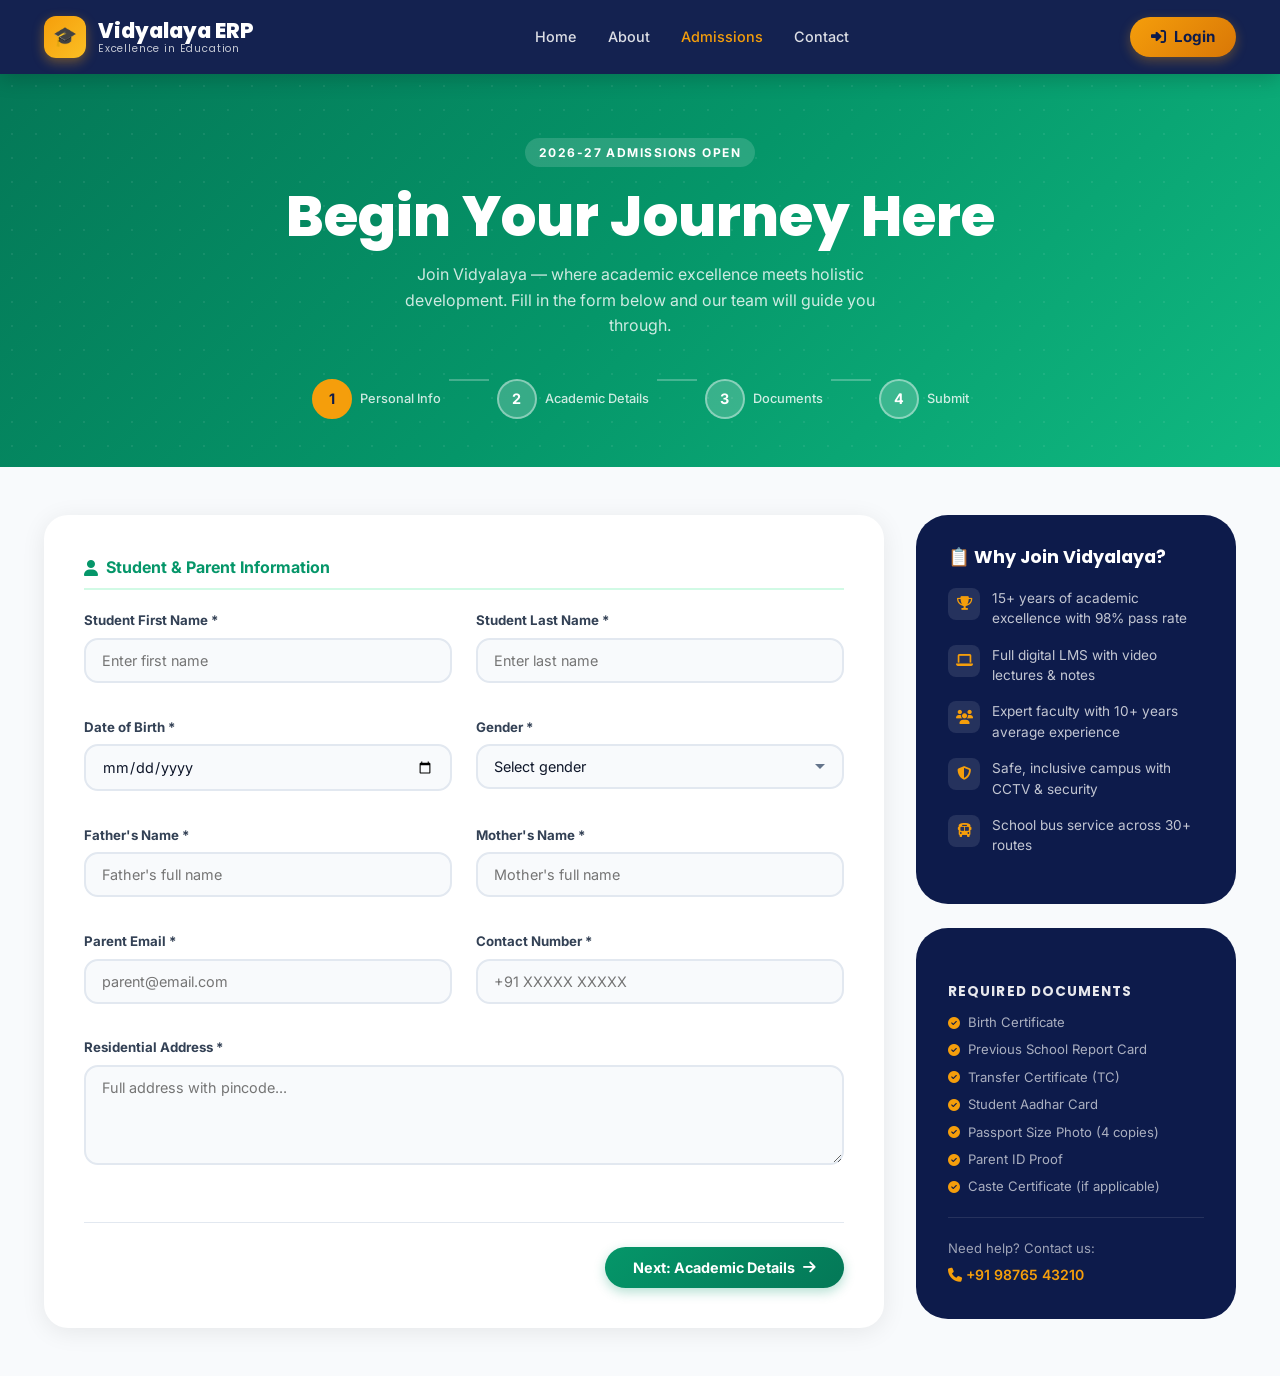
==== admissions.html @ 40f1a5cd "initial commit" ====
<!DOCTYPE html>
<html lang="en">
<head>
  <meta charset="UTF-8" />
  <meta name="viewport" content="width=device-width, initial-scale=1.0" />
  <title>Admissions — Vidyalaya ERP</title>
  <link rel="preconnect" href="https://fonts.googleapis.com" />
  <link rel="preconnect" href="https://fonts.gstatic.com" crossorigin />
  <link href="https://fonts.googleapis.com/css2?family=Poppins:wght@300;400;500;600;700;800&family=Inter:wght@300;400;500;600&display=swap" rel="stylesheet" />
  <link rel="stylesheet" href="https://cdnjs.cloudflare.com/ajax/libs/font-awesome/6.5.0/css/all.min.css" />
  <link rel="stylesheet" href="css/style.css" />
  <style>
    .adm-steps { display: flex; justify-content: center; gap: 0; margin: 2.5rem 0 0; flex-wrap: wrap; }
    .step-item { display: flex; align-items: center; gap: .5rem; }
    .step-circle {
      width: 40px; height: 40px;
      border-radius: 50%;
      background: rgba(255,255,255,.2);
      border: 2px solid rgba(255,255,255,.4);
      color: #fff;
      display: grid;
      place-items: center;
      font-weight: 700;
      font-size: .9rem;
      flex-shrink: 0;
    }
    .step-circle.active { background: #F59E0B; border-color: #F59E0B; color: #0D1B4B; }
    .step-label { font-size: .8rem; color: rgba(255,255,255,.8); font-weight: 500; }
    .step-line { width: 40px; height: 2px; background: rgba(255,255,255,.25); margin: 0 .5rem; }

    .form-step { display: none; }
    .form-step.active { display: block; }
    .step-nav { display: flex; gap: 1rem; justify-content: space-between; margin-top: 2rem; padding-top: 1.5rem; border-top: 1px solid #E2E8F0; }
    .btn-prev { background: #F1F5F9; color: #64748B; padding: .75rem 1.5rem; border-radius: 50px; font-weight: 600; font-size: .9rem; border: none; cursor: pointer; transition: all .2s; display: flex; align-items: center; gap: .5rem; }
    .btn-prev:hover { background: #E2E8F0; }
    .btn-next { background: linear-gradient(135deg, #059669, #047857); color: #fff; padding: .75rem 1.75rem; border-radius: 50px; font-weight: 700; font-size: .9rem; border: none; cursor: pointer; transition: all .22s; display: flex; align-items: center; gap: .5rem; box-shadow: 0 4px 12px rgba(5,150,105,.3); }
    .btn-next:hover { transform: translateY(-2px); box-shadow: 0 8px 20px rgba(5,150,105,.4); }

    .success-card { text-align: center; padding: 3rem 2rem; }
    .success-icon { width: 80px; height: 80px; background: #D1FAE5; border-radius: 50%; display: grid; place-items: center; font-size: 2rem; margin: 0 auto 1.5rem; }
    .success-card h3 { font-size: 1.5rem; color: #059669; margin-bottom: .5rem; }
    .success-card p { font-size: .9rem; max-width: 420px; margin: 0 auto 1.5rem; }

    .sidebar-info { background: var(--primary); border-radius: var(--radius-xl); padding: 2rem; color: #fff; }
    .sidebar-info h4 { font-family: 'Poppins',sans-serif; font-weight: 700; font-size: 1.1rem; margin-bottom: 1.25rem; color: #fff; }
    .info-item { display: flex; gap: .75rem; margin-bottom: 1rem; }
    .info-dot { width: 32px; height: 32px; border-radius: 8px; background: rgba(255,255,255,.1); display: grid; place-items: center; color: #F59E0B; font-size: .85rem; flex-shrink: 0; }
    .info-item span { font-size: .85rem; color: rgba(255,255,255,.75); line-height: 1.5; }
    .doc-list { margin-top: 1.5rem; }
    .doc-list h5 { font-size: .85rem; font-weight: 700; color: rgba(255,255,255,.9); margin-bottom: .75rem; text-transform: uppercase; letter-spacing: .08em; }
    .doc-item { display: flex; align-items: center; gap: .5rem; font-size: .82rem; color: rgba(255,255,255,.65); margin-bottom: .4rem; }
    .doc-item i { color: #F59E0B; font-size: .75rem; }

    .adm-layout { display: grid; grid-template-columns: 1fr 320px; gap: 2rem; align-items: start; }
    @media(max-width:900px){ .adm-layout { grid-template-columns: 1fr; } .step-line { width: 20px; } }
  </style>
</head>
<body>

<!-- Navbar -->
<nav class="navbar scrolled" style="position:relative;padding:1rem 0;">
  <div class="container">
    <div class="navbar-inner">
      <a href="index.html" class="navbar-logo">
        <div class="logo-icon">🎓</div>
        <div class="logo-text">Vidyalaya ERP<span>Excellence in Education</span></div>
      </a>
      <ul class="nav-links">
        <li><a href="index.html">Home</a></li>
        <li><a href="#">About</a></li>
        <li><a href="admissions.html" class="active">Admissions</a></li>
        <li><a href="#">Contact</a></li>
      </ul>
      <div class="nav-actions">
        <a href="login.html" class="btn btn-primary nav-login"><i class="fas fa-sign-in-alt"></i> Login</a>
      </div>
    </div>
  </div>
</nav>

<!-- Hero -->
<div style="background:linear-gradient(135deg, #047857 0%, #059669 50%, #10B981 100%); padding: 4rem 0 3rem; text-align:center; position:relative; overflow:hidden;">
  <div style="position:absolute;inset:0;background-image:radial-gradient(rgba(255,255,255,.07) 1px,transparent 1px);background-size:24px 24px;"></div>
  <div class="container" style="position:relative;z-index:2;">
    <div class="section-label" style="color:#fff;background:rgba(255,255,255,.15);margin-bottom:1rem;">2026-27 Admissions Open</div>
    <h1 style="color:#fff;margin-bottom:.75rem;">Begin Your Journey Here</h1>
    <p style="color:rgba(255,255,255,.8);max-width:520px;margin:0 auto;">
      Join Vidyalaya — where academic excellence meets holistic development.
      Fill in the form below and our team will guide you through.
    </p>
    <!-- Steps -->
    <div class="adm-steps">
      <div class="step-item">
        <div class="step-circle active" id="sc1">1</div>
        <div class="step-label">Personal Info</div>
      </div>
      <div class="step-line"></div>
      <div class="step-item">
        <div class="step-circle" id="sc2">2</div>
        <div class="step-label">Academic Details</div>
      </div>
      <div class="step-line"></div>
      <div class="step-item">
        <div class="step-circle" id="sc3">3</div>
        <div class="step-label">Documents</div>
      </div>
      <div class="step-line"></div>
      <div class="step-item">
        <div class="step-circle" id="sc4">4</div>
        <div class="step-label">Submit</div>
      </div>
    </div>
  </div>
</div>

<!-- Form Section -->
<div style="padding:3rem 0; background:#F8FAFC;">
  <div class="container">
    <div class="adm-layout">

      <!-- Main Form -->
      <div style="background:#fff; border-radius:24px; padding:2.5rem; box-shadow:0 4px 24px rgba(0,0,0,.08);">

        <!-- Step 1 -->
        <div class="form-step active" id="step1">
          <div class="form-section-title"><i class="fas fa-user"></i> Student & Parent Information</div>
          <div class="form-grid-2">
            <div class="form-group">
              <label class="form-group label" style="display:block;font-size:.83rem;font-weight:700;color:#334155;margin-bottom:.4rem;">Student First Name *</label>
              <input class="form-control" type="text" placeholder="Enter first name" />
            </div>
            <div class="form-group">
              <label style="display:block;font-size:.83rem;font-weight:700;color:#334155;margin-bottom:.4rem;">Student Last Name *</label>
              <input class="form-control" type="text" placeholder="Enter last name" />
            </div>
            <div class="form-group">
              <label style="display:block;font-size:.83rem;font-weight:700;color:#334155;margin-bottom:.4rem;">Date of Birth *</label>
              <input class="form-control" type="date" />
            </div>
            <div class="form-group">
              <label style="display:block;font-size:.83rem;font-weight:700;color:#334155;margin-bottom:.4rem;">Gender *</label>
              <select class="form-control">
                <option value="">Select gender</option>
                <option>Male</option><option>Female</option><option>Other</option>
              </select>
            </div>
            <div class="form-group">
              <label style="display:block;font-size:.83rem;font-weight:700;color:#334155;margin-bottom:.4rem;">Father's Name *</label>
              <input class="form-control" type="text" placeholder="Father's full name" />
            </div>
            <div class="form-group">
              <label style="display:block;font-size:.83rem;font-weight:700;color:#334155;margin-bottom:.4rem;">Mother's Name *</label>
              <input class="form-control" type="text" placeholder="Mother's full name" />
            </div>
            <div class="form-group">
              <label style="display:block;font-size:.83rem;font-weight:700;color:#334155;margin-bottom:.4rem;">Parent Email *</label>
              <input class="form-control" type="email" placeholder="parent@email.com" />
            </div>
            <div class="form-group">
              <label style="display:block;font-size:.83rem;font-weight:700;color:#334155;margin-bottom:.4rem;">Contact Number *</label>
              <input class="form-control" type="tel" placeholder="+91 XXXXX XXXXX" />
            </div>
            <div class="form-group" style="grid-column:1/-1;">
              <label style="display:block;font-size:.83rem;font-weight:700;color:#334155;margin-bottom:.4rem;">Residential Address *</label>
              <textarea class="form-control" rows="2" placeholder="Full address with pincode..."></textarea>
            </div>
          </div>
          <div class="step-nav">
            <div></div>
            <button class="btn-next" onclick="goStep(2)">Next: Academic Details <i class="fas fa-arrow-right"></i></button>
          </div>
        </div>

        <!-- Step 2 -->
        <div class="form-step" id="step2">
          <div class="form-section-title"><i class="fas fa-graduation-cap"></i> Academic Information</div>
          <div class="form-grid-2">
            <div class="form-group">
              <label style="display:block;font-size:.83rem;font-weight:700;color:#334155;margin-bottom:.4rem;">Class Applying For *</label>
              <select class="form-control">
                <option value="">Select class</option>
                <option>Class 1</option><option>Class 2</option><option>Class 3</option>
                <option>Class 4</option><option>Class 5</option><option>Class 6</option>
                <option>Class 7</option><option>Class 8</option><option>Class 9</option>
                <option>Class 10</option><option>Class 11 (Science)</option>
                <option>Class 11 (Commerce)</option><option>Class 12 (Science)</option>
                <option>Class 12 (Commerce)</option>
              </select>
            </div>
            <div class="form-group">
              <label style="display:block;font-size:.83rem;font-weight:700;color:#334155;margin-bottom:.4rem;">Academic Year *</label>
              <select class="form-control">
                <option>2026-2027</option><option>2025-2026</option>
              </select>
            </div>
            <div class="form-group">
              <label style="display:block;font-size:.83rem;font-weight:700;color:#334155;margin-bottom:.4rem;">Previous School Name</label>
              <input class="form-control" type="text" placeholder="Enter previous school name" />
            </div>
            <div class="form-group">
              <label style="display:block;font-size:.83rem;font-weight:700;color:#334155;margin-bottom:.4rem;">Last Class Passed</label>
              <input class="form-control" type="text" placeholder="e.g. Class 5" />
            </div>
            <div class="form-group">
              <label style="display:block;font-size:.83rem;font-weight:700;color:#334155;margin-bottom:.4rem;">Percentage / Grade Obtained</label>
              <input class="form-control" type="text" placeholder="e.g. 85% or A+" />
            </div>
            <div class="form-group">
              <label style="display:block;font-size:.83rem;font-weight:700;color:#334155;margin-bottom:.4rem;">Board (if applicable)</label>
              <select class="form-control">
                <option value="">Select board</option>
                <option>CBSE</option><option>ICSE</option><option>State Board</option><option>IB</option><option>Other</option>
              </select>
            </div>
            <div class="form-group" style="grid-column:1/-1;">
              <label style="display:block;font-size:.83rem;font-weight:700;color:#334155;margin-bottom:.4rem;">Extra-Curricular Interests</label>
              <input class="form-control" type="text" placeholder="e.g. Football, Music, Robotics, Dance..." />
            </div>
            <div class="form-group" style="grid-column:1/-1;">
              <label style="display:block;font-size:.83rem;font-weight:700;color:#334155;margin-bottom:.4rem;">Any Medical Condition / Special Requirements</label>
              <textarea class="form-control" rows="2" placeholder="Please mention if any..."></textarea>
            </div>
          </div>
          <div class="step-nav">
            <button class="btn-prev" onclick="goStep(1)"><i class="fas fa-arrow-left"></i> Back</button>
            <button class="btn-next" onclick="goStep(3)">Next: Upload Documents <i class="fas fa-arrow-right"></i></button>
          </div>
        </div>

        <!-- Step 3 -->
        <div class="form-step" id="step3">
          <div class="form-section-title"><i class="fas fa-folder-open"></i> Document Uploads</div>
          <p style="font-size:.88rem;color:#64748B;margin-bottom:1.5rem;">Please upload clear scans or photos. Accepted formats: PDF, JPG, PNG. Max 5MB each.</p>
          <div class="form-grid-2">
            <div class="form-group">
              <label style="display:block;font-size:.83rem;font-weight:700;color:#334155;margin-bottom:.4rem;">Birth Certificate *</label>
              <div class="file-upload-area" onclick="document.getElementById('f1').click()">
                <i class="fas fa-cloud-upload-alt"></i>
                <p>Click to upload or drag & drop</p>
                <input type="file" id="f1" hidden accept=".pdf,.jpg,.jpeg,.png" onchange="showFile(this,'f1lbl')" />
                <span id="f1lbl" style="font-size:.78rem;color:#059669;font-weight:600;"></span>
              </div>
            </div>
            <div class="form-group">
              <label style="display:block;font-size:.83rem;font-weight:700;color:#334155;margin-bottom:.4rem;">Previous School Report Card</label>
              <div class="file-upload-area" onclick="document.getElementById('f2').click()">
                <i class="fas fa-cloud-upload-alt"></i>
                <p>Click to upload or drag & drop</p>
                <input type="file" id="f2" hidden accept=".pdf,.jpg,.jpeg,.png" onchange="showFile(this,'f2lbl')" />
                <span id="f2lbl" style="font-size:.78rem;color:#059669;font-weight:600;"></span>
              </div>
            </div>
            <div class="form-group">
              <label style="display:block;font-size:.83rem;font-weight:700;color:#334155;margin-bottom:.4rem;">Aadhar Card (Student) *</label>
              <div class="file-upload-area" onclick="document.getElementById('f3').click()">
                <i class="fas fa-cloud-upload-alt"></i>
                <p>Click to upload or drag & drop</p>
                <input type="file" id="f3" hidden accept=".pdf,.jpg,.jpeg,.png" onchange="showFile(this,'f3lbl')" />
                <span id="f3lbl" style="font-size:.78rem;color:#059669;font-weight:600;"></span>
              </div>
            </div>
            <div class="form-group">
              <label style="display:block;font-size:.83rem;font-weight:700;color:#334155;margin-bottom:.4rem;">Passport Size Photograph *</label>
              <div class="file-upload-area" onclick="document.getElementById('f4').click()">
                <i class="fas fa-cloud-upload-alt"></i>
                <p>Click to upload or drag & drop</p>
                <input type="file" id="f4" hidden accept=".jpg,.jpeg,.png" onchange="showFile(this,'f4lbl')" />
                <span id="f4lbl" style="font-size:.78rem;color:#059669;font-weight:600;"></span>
              </div>
            </div>
          </div>
          <div class="form-group" style="margin-top:1rem;">
            <label style="display:block;font-size:.83rem;font-weight:700;color:#334155;margin-bottom:.4rem;">Additional Remarks</label>
            <textarea class="form-control" rows="2" placeholder="Any additional information you'd like us to know..."></textarea>
          </div>
          <div class="step-nav">
            <button class="btn-prev" onclick="goStep(2)"><i class="fas fa-arrow-left"></i> Back</button>
            <button class="btn-next" onclick="goStep(4)">Review & Submit <i class="fas fa-arrow-right"></i></button>
          </div>
        </div>

        <!-- Step 4: Success -->
        <div class="form-step" id="step4">
          <div class="success-card">
            <div class="success-icon">🎉</div>
            <h3>Application Submitted!</h3>
            <p>Your enrollment application has been received. Our admin team will review it within 2-3 working days and reach out via email.</p>
            <div style="background:#D1FAE5;border-radius:14px;padding:1.25rem;margin-bottom:1.5rem;font-size:.85rem;">
              <strong style="color:#059669;">Application ID: #ADM2026-00847</strong><br>
              <span style="color:#047857;">Please save this ID for future reference.</span>
            </div>
            <div style="display:flex;gap:1rem;justify-content:center;flex-wrap:wrap;">
              <a href="index.html" style="background:#F1F5F9;color:#334155;padding:.75rem 1.5rem;border-radius:50px;font-weight:600;font-size:.9rem;">Back to Home</a>
              <a href="login.html" style="background:linear-gradient(135deg,#059669,#047857);color:#fff;padding:.75rem 1.5rem;border-radius:50px;font-weight:700;font-size:.9rem;">Go to Login</a>
            </div>
          </div>
        </div>

      </div>

      <!-- Sidebar Info -->
      <div>
        <div class="sidebar-info" style="margin-bottom:1.5rem;">
          <h4>📋 Why Join Vidyalaya?</h4>
          <div class="info-item">
            <div class="info-dot"><i class="fas fa-trophy"></i></div>
            <span>15+ years of academic excellence with 98% pass rate</span>
          </div>
          <div class="info-item">
            <div class="info-dot"><i class="fas fa-laptop"></i></div>
            <span>Full digital LMS with video lectures & notes</span>
          </div>
          <div class="info-item">
            <div class="info-dot"><i class="fas fa-users"></i></div>
            <span>Expert faculty with 10+ years average experience</span>
          </div>
          <div class="info-item">
            <div class="info-dot"><i class="fas fa-shield-alt"></i></div>
            <span>Safe, inclusive campus with CCTV & security</span>
          </div>
          <div class="info-item">
            <div class="info-dot"><i class="fas fa-bus"></i></div>
            <span>School bus service across 30+ routes</span>
          </div>
        </div>
        <div class="sidebar-info">
          <div class="doc-list">
            <h5>Required Documents</h5>
            <div class="doc-item"><i class="fas fa-check-circle"></i> Birth Certificate</div>
            <div class="doc-item"><i class="fas fa-check-circle"></i> Previous School Report Card</div>
            <div class="doc-item"><i class="fas fa-check-circle"></i> Transfer Certificate (TC)</div>
            <div class="doc-item"><i class="fas fa-check-circle"></i> Student Aadhar Card</div>
            <div class="doc-item"><i class="fas fa-check-circle"></i> Passport Size Photo (4 copies)</div>
            <div class="doc-item"><i class="fas fa-check-circle"></i> Parent ID Proof</div>
            <div class="doc-item"><i class="fas fa-check-circle"></i> Caste Certificate (if applicable)</div>
          </div>
          <div style="margin-top:1.25rem;padding-top:1.25rem;border-top:1px solid rgba(255,255,255,.1);">
            <div style="font-size:.82rem;color:rgba(255,255,255,.6);">Need help? Contact us:</div>
            <div style="font-size:.88rem;color:#F59E0B;font-weight:600;margin-top:.3rem;"><i class="fas fa-phone"></i> +91 98765 43210</div>
          </div>
        </div>
      </div>

    </div>
  </div>
</div>

<script>
  let currentStep = 1;
  function goStep(n) {
    document.getElementById('step'+currentStep).classList.remove('active');
    document.getElementById('sc'+currentStep).classList.remove('active');
    currentStep = n;
    document.getElementById('step'+n).classList.add('active');
    document.getElementById('sc'+n)?.classList.add('active');
    window.scrollTo({top:0,behavior:'smooth'});
  }
  function showFile(inp, lblId) {
    if (inp.files && inp.files[0]) {
      document.getElementById(lblId).textContent = '✓ ' + inp.files[0].name;
    }
  }
</script>
</body>
</html>
---- css/style.css ----
/* =========================================
   VIDYALAYA ERP — GLOBAL STYLESHEET
   ========================================= */

/* ---------- 1. Variables ---------- */
:root {
  --primary:        #0D1B4B;
  --primary-light:  #1a2f7a;
  --accent:         #F59E0B;
  --accent-dark:    #D97706;

  --student:        #7C3AED;
  --student-light:  #EDE9FE;
  --student-dark:   #5B21B6;

  --parent:         #059669;
  --parent-light:   #D1FAE5;
  --parent-dark:    #047857;

  --teacher:        #2563EB;
  --teacher-light:  #DBEAFE;
  --teacher-dark:   #1D4ED8;

  --admin:          #DC2626;
  --admin-light:    #FEE2E2;

  --gray-50:  #F8FAFC;
  --gray-100: #F1F5F9;
  --gray-200: #E2E8F0;
  --gray-400: #94A3B8;
  --gray-500: #64748B;
  --gray-700: #334155;
  --gray-900: #0F172A;

  --white: #FFFFFF;
  --shadow-sm: 0 1px 3px rgba(0,0,0,.08), 0 1px 2px rgba(0,0,0,.06);
  --shadow:    0 4px 12px rgba(0,0,0,.10);
  --shadow-lg: 0 10px 30px rgba(0,0,0,.12);
  --shadow-xl: 0 20px 50px rgba(0,0,0,.16);

  --radius-sm: 8px;
  --radius:    14px;
  --radius-lg: 22px;
  --radius-xl: 32px;

  --transition: all .25s ease;
  --font-heading: 'Poppins', sans-serif;
  --font-body:    'Inter', sans-serif;
}

/* ---------- 2. Reset & Base ---------- */
*, *::before, *::after { box-sizing: border-box; margin: 0; padding: 0; }
html { scroll-behavior: smooth; font-size: 16px; }
body {
  font-family: var(--font-body);
  background: var(--gray-50);
  color: var(--gray-700);
  line-height: 1.6;
  overflow-x: hidden;
}
a { text-decoration: none; color: inherit; }
img { max-width: 100%; display: block; }
ul { list-style: none; }
button { cursor: pointer; border: none; outline: none; font-family: var(--font-body); }

/* ---------- 3. Typography ---------- */
h1, h2, h3, h4, h5, h6 { font-family: var(--font-heading); color: var(--gray-900); line-height: 1.2; }
h1 { font-size: clamp(2rem, 5vw, 3.5rem); font-weight: 800; }
h2 { font-size: clamp(1.6rem, 3.5vw, 2.4rem); font-weight: 700; }
h3 { font-size: clamp(1.2rem, 2.5vw, 1.6rem); font-weight: 600; }
p  { color: var(--gray-500); }

.section-label {
  display: inline-block;
  font-size: .75rem;
  font-weight: 700;
  letter-spacing: .12em;
  text-transform: uppercase;
  color: var(--accent);
  background: rgba(245,158,11,.1);
  padding: .3rem .9rem;
  border-radius: 50px;
  margin-bottom: .75rem;
}
.section-title { margin-bottom: .5rem; }
.section-sub   { max-width: 560px; margin: 0 auto 3rem; text-align: center; font-size: 1.05rem; }

/* ---------- 4. Common Components ---------- */

/* Buttons */
.btn {
  display: inline-flex;
  align-items: center;
  gap: .5rem;
  padding: .75rem 1.75rem;
  border-radius: 50px;
  font-weight: 600;
  font-size: .95rem;
  transition: var(--transition);
  cursor: pointer;
}
.btn-primary {
  background: linear-gradient(135deg, var(--accent), var(--accent-dark));
  color: var(--white);
  box-shadow: 0 4px 15px rgba(245,158,11,.35);
}
.btn-primary:hover { transform: translateY(-2px); box-shadow: 0 8px 25px rgba(245,158,11,.45); }

.btn-outline {
  background: transparent;
  color: var(--white);
  border: 2px solid rgba(255,255,255,.6);
}
.btn-outline:hover { background: rgba(255,255,255,.12); border-color: #fff; }

.btn-dark {
  background: var(--primary);
  color: var(--white);
  box-shadow: 0 4px 15px rgba(13,27,75,.3);
}
.btn-dark:hover { background: var(--primary-light); transform: translateY(-2px); }

.btn-lg { padding: .95rem 2.25rem; font-size: 1.05rem; }

/* Badges */
.badge {
  display: inline-flex;
  align-items: center;
  gap: .3rem;
  padding: .25rem .7rem;
  border-radius: 50px;
  font-size: .75rem;
  font-weight: 600;
}
.badge-student  { background: var(--student-light);  color: var(--student);  }
.badge-parent   { background: var(--parent-light);   color: var(--parent);   }
.badge-teacher  { background: var(--teacher-light);  color: var(--teacher);  }
.badge-accent   { background: rgba(245,158,11,.12);  color: var(--accent-dark); }
.badge-success  { background: #D1FAE5; color: #065F46; }
.badge-warning  { background: #FEF3C7; color: #92400E; }
.badge-error    { background: #FEE2E2; color: #991B1B; }

/* Container */
.container { max-width: 1240px; margin: 0 auto; padding: 0 1.5rem; }

/* Section */
.section { padding: 5rem 0; }
.section-center { text-align: center; }

/* ---------- 5. Navbar ---------- */
.navbar {
  position: fixed;
  top: 0; left: 0; right: 0;
  z-index: 1000;
  padding: 1rem 0;
  transition: var(--transition);
}
.navbar.scrolled {
  background: rgba(13, 27, 75, .97);
  backdrop-filter: blur(12px);
  box-shadow: 0 4px 20px rgba(0,0,0,.2);
  padding: .7rem 0;
}
.navbar-inner {
  display: flex;
  align-items: center;
  justify-content: space-between;
  gap: 1rem;
}
.navbar-logo {
  display: flex;
  align-items: center;
  gap: .75rem;
  color: var(--white);
  font-family: var(--font-heading);
  font-weight: 800;
  font-size: 1.3rem;
}
.logo-icon {
  width: 42px; height: 42px;
  background: linear-gradient(135deg, var(--accent), #FBBF24);
  border-radius: 12px;
  display: grid;
  place-items: center;
  font-size: 1.2rem;
  color: var(--primary);
  box-shadow: 0 4px 12px rgba(245,158,11,.4);
  flex-shrink: 0;
}
.logo-text { line-height: 1.1; }
.logo-text span { display: block; font-size: .65rem; font-weight: 400; opacity: .75; letter-spacing: .08em; }

.nav-links {
  display: flex;
  align-items: center;
  gap: .25rem;
}
.nav-links a {
  color: rgba(255,255,255,.85);
  font-size: .9rem;
  font-weight: 500;
  padding: .45rem .85rem;
  border-radius: 8px;
  transition: var(--transition);
}
.nav-links a:hover { color: #fff; background: rgba(255,255,255,.1); }
.nav-links a.active { color: var(--accent); }

.nav-actions { display: flex; align-items: center; gap: .75rem; }
.nav-login {
  background: linear-gradient(135deg, var(--accent), var(--accent-dark));
  color: var(--primary) !important;
  font-weight: 700 !important;
  padding: .5rem 1.3rem !important;
  border-radius: 50px !important;
  box-shadow: 0 4px 12px rgba(245,158,11,.3);
}
.nav-login:hover { transform: translateY(-1px); box-shadow: 0 6px 18px rgba(245,158,11,.45) !important; background: var(--accent) !important; }

.hamburger {
  display: none;
  flex-direction: column;
  gap: 5px;
  cursor: pointer;
  padding: .5rem;
}
.hamburger span {
  display: block;
  width: 24px; height: 2px;
  background: #fff;
  border-radius: 2px;
  transition: var(--transition);
}

/* ---------- 6. Hero ---------- */
.hero {
  min-height: 100vh;
  background: linear-gradient(135deg, #0D1B4B 0%, #1a2f7a 50%, #0D1B4B 100%);
  position: relative;
  overflow: hidden;
  display: flex;
  align-items: center;
  padding: 6rem 0 3rem;
}
.hero-bg-shapes {
  position: absolute;
  inset: 0;
  pointer-events: none;
}
.hero-shape {
  position: absolute;
  border-radius: 50%;
  opacity: .07;
  background: var(--white);
}
.hero-shape.s1 { width: 500px; height: 500px; top: -180px; right: -100px; }
.hero-shape.s2 { width: 300px; height: 300px; bottom: -60px; left: -80px; }
.hero-shape.s3 { width: 180px; height: 180px; top: 40%; left: 30%; }
.hero-dots {
  position: absolute;
  inset: 0;
  background-image: radial-gradient(rgba(255,255,255,.08) 1px, transparent 1px);
  background-size: 32px 32px;
}

.hero-inner {
  display: grid;
  grid-template-columns: 1fr 1fr;
  gap: 4rem;
  align-items: center;
  position: relative;
  z-index: 2;
}
.hero-content {}
.hero-badge {
  display: inline-flex;
  align-items: center;
  gap: .5rem;
  background: rgba(245,158,11,.15);
  border: 1px solid rgba(245,158,11,.3);
  color: var(--accent);
  font-size: .8rem;
  font-weight: 600;
  letter-spacing: .1em;
  text-transform: uppercase;
  padding: .4rem 1rem;
  border-radius: 50px;
  margin-bottom: 1.5rem;
}
.hero-title {
  color: var(--white);
  margin-bottom: 1.2rem;
  line-height: 1.1;
}
.hero-title span { color: var(--accent); display: block; }
.hero-desc {
  color: rgba(255,255,255,.72);
  font-size: 1.1rem;
  max-width: 480px;
  margin-bottom: 2rem;
  line-height: 1.7;
}
.hero-actions { display: flex; gap: 1rem; flex-wrap: wrap; margin-bottom: 2.5rem; }
.hero-stats {
  display: flex;
  gap: 2rem;
  flex-wrap: wrap;
}
.hstat-item { text-align: center; }
.hstat-num {
  display: block;
  font-family: var(--font-heading);
  font-size: 1.6rem;
  font-weight: 800;
  color: var(--white);
}
.hstat-label { font-size: .8rem; color: rgba(255,255,255,.55); }

/* Portal Cards (right side of hero) */
.hero-portals {
  display: flex;
  flex-direction: column;
  gap: 1rem;
}
.portal-card {
  background: rgba(255,255,255,.06);
  border: 1px solid rgba(255,255,255,.12);
  backdrop-filter: blur(10px);
  border-radius: var(--radius-lg);
  padding: 1.5rem 1.75rem;
  display: flex;
  align-items: center;
  gap: 1.25rem;
  transition: var(--transition);
  cursor: pointer;
  text-decoration: none;
}
.portal-card:hover {
  transform: translateX(6px);
  background: rgba(255,255,255,.1);
  border-color: rgba(255,255,255,.25);
  box-shadow: 0 8px 30px rgba(0,0,0,.2);
}
.portal-icon {
  width: 56px; height: 56px;
  border-radius: var(--radius);
  display: grid;
  place-items: center;
  font-size: 1.4rem;
  flex-shrink: 0;
}
.portal-icon.student { background: linear-gradient(135deg, var(--student), var(--student-dark)); }
.portal-icon.parent  { background: linear-gradient(135deg, var(--parent),  var(--parent-dark));  }
.portal-icon.teacher { background: linear-gradient(135deg, var(--teacher), var(--teacher-dark)); }
.portal-card-info { flex: 1; }
.portal-card-title {
  font-family: var(--font-heading);
  font-weight: 700;
  font-size: 1.05rem;
  color: var(--white);
  margin-bottom: .2rem;
}
.portal-card-desc { font-size: .82rem; color: rgba(255,255,255,.6); }
.portal-card-arrow {
  width: 32px; height: 32px;
  border-radius: 50%;
  background: rgba(255,255,255,.1);
  display: grid;
  place-items: center;
  color: rgba(255,255,255,.7);
  font-size: .85rem;
  transition: var(--transition);
}
.portal-card:hover .portal-card-arrow { background: var(--accent); color: var(--primary); transform: translateX(2px); }

/* ---------- 7. Stats Bar ---------- */
.stats-bar {
  background: var(--primary);
  padding: 2rem 0;
}
.stats-grid {
  display: grid;
  grid-template-columns: repeat(4, 1fr);
  gap: 1rem;
}
.stat-item {
  text-align: center;
  padding: 1rem;
  border-right: 1px solid rgba(255,255,255,.12);
}
.stat-item:last-child { border-right: none; }
.stat-num {
  font-family: var(--font-heading);
  font-size: 2.2rem;
  font-weight: 800;
  color: var(--accent);
  display: block;
}
.stat-label { font-size: .85rem; color: rgba(255,255,255,.65); }

/* ---------- 8. Features ---------- */
.features-grid {
  display: grid;
  grid-template-columns: repeat(3, 1fr);
  gap: 1.5rem;
  margin-top: 1rem;
}
.feature-card {
  background: var(--white);
  border-radius: var(--radius-lg);
  padding: 2rem;
  box-shadow: var(--shadow-sm);
  border: 1px solid var(--gray-200);
  transition: var(--transition);
}
.feature-card:hover { transform: translateY(-4px); box-shadow: var(--shadow-lg); border-color: transparent; }
.feature-icon {
  width: 56px; height: 56px;
  border-radius: var(--radius);
  display: grid;
  place-items: center;
  font-size: 1.4rem;
  margin-bottom: 1.2rem;
}
.feature-icon.fi-purple { background: var(--student-light); color: var(--student); }
.feature-icon.fi-green  { background: var(--parent-light);  color: var(--parent);  }
.feature-icon.fi-blue   { background: var(--teacher-light); color: var(--teacher); }
.feature-icon.fi-amber  { background: rgba(245,158,11,.1);  color: var(--accent-dark); }
.feature-icon.fi-teal   { background: #CCFBF1; color: #0F766E; }
.feature-icon.fi-red    { background: var(--admin-light);   color: var(--admin);   }

.feature-card h3 { font-size: 1.1rem; margin-bottom: .5rem; }
.feature-card p  { font-size: .9rem; line-height: 1.6; }

/* ---------- 9. Experience Section ---------- */
.experience-section { background: var(--gray-100); }
.experience-grid {
  display: grid;
  grid-template-columns: repeat(3, 1fr);
  gap: 2rem;
  margin-top: 1rem;
}
.exp-card {
  background: var(--white);
  border-radius: var(--radius-xl);
  padding: 2.5rem 2rem;
  text-align: center;
  box-shadow: var(--shadow-sm);
  border: 2px solid var(--gray-200);
  transition: var(--transition);
  position: relative;
  overflow: hidden;
}
.exp-card::before {
  content: '';
  position: absolute;
  top: 0; left: 0; right: 0;
  height: 5px;
}
.exp-card.ec-student::before { background: linear-gradient(90deg, var(--student), var(--student-dark)); }
.exp-card.ec-parent::before  { background: linear-gradient(90deg, var(--parent),  var(--parent-dark));  }
.exp-card.ec-teacher::before { background: linear-gradient(90deg, var(--teacher), var(--teacher-dark)); }
.exp-card:hover { transform: translateY(-6px); box-shadow: var(--shadow-xl); }

.exp-avatar {
  width: 80px; height: 80px;
  border-radius: 50%;
  display: grid;
  place-items: center;
  font-size: 2rem;
  margin: 0 auto 1.2rem;
}
.exp-avatar.av-student { background: var(--student-light); color: var(--student); }
.exp-avatar.av-parent  { background: var(--parent-light);  color: var(--parent);  }
.exp-avatar.av-teacher { background: var(--teacher-light); color: var(--teacher); }

.exp-role {
  font-size: .78rem;
  font-weight: 700;
  letter-spacing: .1em;
  text-transform: uppercase;
  margin-bottom: .5rem;
}
.exp-card.ec-student .exp-role { color: var(--student); }
.exp-card.ec-parent  .exp-role { color: var(--parent);  }
.exp-card.ec-teacher .exp-role { color: var(--teacher); }
.exp-card h3 { font-size: 1.2rem; margin-bottom: .75rem; }
.exp-card p  { font-size: .9rem; margin-bottom: 1.5rem; }

.exp-features { display: flex; flex-direction: column; gap: .5rem; text-align: left; }
.exp-feat-item {
  display: flex;
  align-items: center;
  gap: .6rem;
  font-size: .87rem;
  color: var(--gray-700);
}
.exp-feat-item i { font-size: .8rem; }
.ec-student .exp-feat-item i { color: var(--student); }
.ec-parent  .exp-feat-item i { color: var(--parent);  }
.ec-teacher .exp-feat-item i { color: var(--teacher); }

/* ---------- 10. Events ---------- */
.events-grid {
  display: grid;
  grid-template-columns: repeat(3, 1fr);
  gap: 1.5rem;
}
.event-card {
  background: var(--white);
  border-radius: var(--radius-lg);
  overflow: hidden;
  box-shadow: var(--shadow-sm);
  border: 1px solid var(--gray-200);
  transition: var(--transition);
}
.event-card:hover { transform: translateY(-4px); box-shadow: var(--shadow-lg); }
.event-banner {
  height: 120px;
  display: flex;
  align-items: center;
  justify-content: center;
  font-size: 2.5rem;
}
.event-banner.eb-purple { background: linear-gradient(135deg, #EDE9FE, #DDD6FE); }
.event-banner.eb-green  { background: linear-gradient(135deg, #D1FAE5, #A7F3D0); }
.event-banner.eb-blue   { background: linear-gradient(135deg, #DBEAFE, #BFDBFE); }
.event-banner.eb-amber  { background: linear-gradient(135deg, #FEF3C7, #FDE68A); }

.event-body { padding: 1.25rem; }
.event-meta { display: flex; align-items: center; justify-content: space-between; margin-bottom: .6rem; }
.event-date { font-size: .8rem; color: var(--gray-400); display: flex; align-items: center; gap: .35rem; }
.event-card h4 { font-size: 1rem; margin-bottom: .4rem; }
.event-card p  { font-size: .85rem; }

/* ---------- 11. Testimonials ---------- */
.testimonials-section { background: var(--primary); }
.testimonials-section .section-label { color: var(--accent); }
.testimonials-section .section-title { color: var(--white); }
.testimonials-section .section-sub { color: rgba(255,255,255,.65); }
.testimonials-grid {
  display: grid;
  grid-template-columns: repeat(3, 1fr);
  gap: 1.5rem;
}
.testi-card {
  background: rgba(255,255,255,.06);
  border: 1px solid rgba(255,255,255,.1);
  border-radius: var(--radius-lg);
  padding: 2rem;
  transition: var(--transition);
}
.testi-card:hover { background: rgba(255,255,255,.1); }
.testi-stars { color: var(--accent); font-size: .9rem; margin-bottom: 1rem; }
.testi-text { color: rgba(255,255,255,.82); font-size: .95rem; line-height: 1.7; margin-bottom: 1.5rem; font-style: italic; }
.testi-author { display: flex; align-items: center; gap: .85rem; }
.testi-avatar {
  width: 46px; height: 46px;
  border-radius: 50%;
  display: grid;
  place-items: center;
  font-weight: 700;
  font-size: 1rem;
  flex-shrink: 0;
}
.ta-student { background: var(--student); color: #fff; }
.ta-parent  { background: var(--parent);  color: #fff; }
.ta-teacher { background: var(--teacher); color: #fff; }
.testi-name { font-family: var(--font-heading); font-weight: 600; color: #fff; font-size: .95rem; }
.testi-role { font-size: .78rem; color: rgba(255,255,255,.5); }

/* ---------- 12. CTA ---------- */
.cta-section {
  background: linear-gradient(135deg, var(--accent) 0%, var(--accent-dark) 100%);
  padding: 5rem 0;
  text-align: center;
}
.cta-section h2 { color: var(--primary); }
.cta-section p  { color: rgba(13,27,75,.7); max-width: 540px; margin: .75rem auto 2rem; }
.btn-cta {
  background: var(--primary);
  color: #fff;
  padding: 1rem 2.5rem;
  border-radius: 50px;
  font-family: var(--font-heading);
  font-weight: 700;
  font-size: 1rem;
  display: inline-flex;
  align-items: center;
  gap: .6rem;
  transition: var(--transition);
  box-shadow: 0 6px 20px rgba(13,27,75,.25);
}
.btn-cta:hover { transform: translateY(-3px); box-shadow: 0 10px 30px rgba(13,27,75,.4); }

/* ---------- 13. Footer ---------- */
.footer {
  background: var(--gray-900);
  color: rgba(255,255,255,.65);
  padding: 4rem 0 1.5rem;
}
.footer-grid {
  display: grid;
  grid-template-columns: 2fr 1fr 1fr 1.5fr;
  gap: 3rem;
  padding-bottom: 3rem;
  border-bottom: 1px solid rgba(255,255,255,.08);
}
.footer-brand .navbar-logo { font-size: 1.1rem; margin-bottom: 1rem; }
.footer-brand p { font-size: .88rem; line-height: 1.7; margin-bottom: 1.25rem; }
.footer-socials { display: flex; gap: .6rem; }
.social-btn {
  width: 36px; height: 36px;
  border-radius: 8px;
  background: rgba(255,255,255,.07);
  display: grid;
  place-items: center;
  color: rgba(255,255,255,.6);
  font-size: .9rem;
  transition: var(--transition);
  cursor: pointer;
}
.social-btn:hover { background: var(--accent); color: var(--primary); }

.footer-col h5 {
  color: var(--white);
  font-family: var(--font-heading);
  font-size: .95rem;
  font-weight: 600;
  margin-bottom: 1rem;
}
.footer-links { display: flex; flex-direction: column; gap: .5rem; }
.footer-links a { font-size: .87rem; transition: var(--transition); }
.footer-links a:hover { color: var(--accent); padding-left: 4px; }
.footer-contact-item { display: flex; align-items: flex-start; gap: .65rem; margin-bottom: .65rem; }
.footer-contact-item i { color: var(--accent); margin-top: .15rem; font-size: .85rem; }
.footer-contact-item span { font-size: .87rem; }
.footer-bottom {
  padding-top: 1.5rem;
  display: flex;
  align-items: center;
  justify-content: space-between;
  font-size: .82rem;
}

/* ---------- 14. Login Page ---------- */
.login-page {
  min-height: 100vh;
  background: linear-gradient(135deg, #0D1B4B 0%, #1a2f7a 100%);
  display: flex;
  align-items: center;
  justify-content: center;
  padding: 2rem 1rem;
  position: relative;
  overflow: hidden;
}
.login-page .hero-shape { opacity: .05; }
.login-page .hero-dots { background-image: radial-gradient(rgba(255,255,255,.05) 1px, transparent 1px); }

.login-box {
  background: var(--white);
  border-radius: var(--radius-xl);
  width: 100%;
  max-width: 480px;
  box-shadow: var(--shadow-xl);
  overflow: hidden;
  position: relative;
  z-index: 2;
}
.login-top {
  padding: 2.5rem 2.5rem 0;
  text-align: center;
}
.login-logo {
  width: 64px; height: 64px;
  background: linear-gradient(135deg, var(--accent), var(--accent-dark));
  border-radius: 18px;
  display: grid;
  place-items: center;
  font-size: 1.8rem;
  color: var(--primary);
  margin: 0 auto 1rem;
  box-shadow: 0 6px 20px rgba(245,158,11,.35);
}
.login-top h2 { font-size: 1.5rem; margin-bottom: .25rem; }
.login-top p  { font-size: .88rem; }

.role-tabs {
  display: grid;
  grid-template-columns: repeat(4, 1fr);
  gap: .5rem;
  padding: 1.5rem 2.5rem 0;
}
.role-tab {
  display: flex;
  flex-direction: column;
  align-items: center;
  gap: .35rem;
  padding: .75rem .5rem;
  border-radius: var(--radius);
  border: 2px solid var(--gray-200);
  background: var(--gray-50);
  cursor: pointer;
  transition: var(--transition);
  font-size: .78rem;
  font-weight: 600;
  color: var(--gray-500);
}
.role-tab i { font-size: 1.3rem; }
.role-tab.active[data-role="student"] { border-color: var(--student); background: var(--student-light); color: var(--student); }
.role-tab.active[data-role="parent"]  { border-color: var(--parent);  background: var(--parent-light);  color: var(--parent);  }
.role-tab.active[data-role="teacher"] { border-color: var(--teacher); background: var(--teacher-light); color: var(--teacher); }
.role-tab.active[data-role="admin"]   { border-color: var(--admin);   background: var(--admin-light);   color: var(--admin);   }

.login-form-wrap { padding: 1.5rem 2.5rem 2.5rem; }
.form-group { margin-bottom: 1.1rem; }
.form-group label {
  display: block;
  font-size: .83rem;
  font-weight: 600;
  color: var(--gray-700);
  margin-bottom: .4rem;
}
.form-control {
  width: 100%;
  padding: .75rem 1rem;
  border: 2px solid var(--gray-200);
  border-radius: var(--radius);
  font-family: var(--font-body);
  font-size: .9rem;
  color: var(--gray-900);
  background: var(--gray-50);
  transition: var(--transition);
  outline: none;
}
.form-control:focus { border-color: var(--primary); background: #fff; box-shadow: 0 0 0 3px rgba(13,27,75,.08); }
.form-control.student:focus { border-color: var(--student); box-shadow: 0 0 0 3px rgba(124,58,237,.1); }
.form-control.parent:focus  { border-color: var(--parent);  box-shadow: 0 0 0 3px rgba(5,150,105,.1);  }
.form-control.teacher:focus { border-color: var(--teacher); box-shadow: 0 0 0 3px rgba(37,99,235,.1);  }

.input-icon-wrap { position: relative; }
.input-icon-wrap i {
  position: absolute;
  left: 1rem; top: 50%;
  transform: translateY(-50%);
  color: var(--gray-400);
  font-size: .9rem;
}
.input-icon-wrap .form-control { padding-left: 2.8rem; }

.form-options {
  display: flex;
  align-items: center;
  justify-content: space-between;
  margin-bottom: 1.25rem;
  font-size: .83rem;
}
.form-options a { color: var(--teacher); font-weight: 500; }
.form-options label { display: flex; align-items: center; gap: .4rem; cursor: pointer; color: var(--gray-500); }

.btn-login {
  width: 100%;
  padding: .85rem;
  border-radius: var(--radius);
  font-family: var(--font-heading);
  font-weight: 700;
  font-size: 1rem;
  color: #fff;
  transition: var(--transition);
  cursor: pointer;
  border: none;
  display: flex;
  align-items: center;
  justify-content: center;
  gap: .5rem;
}
.btn-login:hover { transform: translateY(-2px); }
.btn-login.student-login { background: linear-gradient(135deg, var(--student), var(--student-dark)); box-shadow: 0 4px 15px rgba(124,58,237,.35); }
.btn-login.parent-login  { background: linear-gradient(135deg, var(--parent),  var(--parent-dark));  box-shadow: 0 4px 15px rgba(5,150,105,.35);  }
.btn-login.teacher-login { background: linear-gradient(135deg, var(--teacher), var(--teacher-dark)); box-shadow: 0 4px 15px rgba(37,99,235,.35);  }
.btn-login.admin-login   { background: linear-gradient(135deg, var(--admin), #991B1B);              box-shadow: 0 4px 15px rgba(220,38,38,.35);   }

.login-divider {
  text-align: center;
  margin: 1rem 0;
  font-size: .82rem;
  color: var(--gray-400);
  position: relative;
}
.login-divider::before, .login-divider::after {
  content: '';
  position: absolute;
  top: 50%;
  width: 38%;
  height: 1px;
  background: var(--gray-200);
}
.login-divider::before { left: 0; }
.login-divider::after  { right: 0; }

.demo-creds {
  background: var(--gray-50);
  border: 1px solid var(--gray-200);
  border-radius: var(--radius);
  padding: .75rem 1rem;
  font-size: .8rem;
  color: var(--gray-500);
  text-align: center;
}
.demo-creds strong { color: var(--gray-700); }

/* ---------- 15. Admissions ---------- */
.admissions-hero {
  background: linear-gradient(135deg, var(--parent-dark), var(--parent));
  padding: 7rem 0 4rem;
  text-align: center;
}
.admissions-hero h1 { color: #fff; }
.admissions-hero p  { color: rgba(255,255,255,.75); max-width: 540px; margin: .75rem auto 0; }

.admission-form-section { padding: 4rem 0; }
.admission-form-card {
  background: var(--white);
  border-radius: var(--radius-xl);
  padding: 2.5rem;
  box-shadow: var(--shadow-lg);
  max-width: 860px;
  margin: 0 auto;
}
.form-section-title {
  font-size: 1rem;
  font-weight: 700;
  color: var(--parent);
  margin-bottom: 1.25rem;
  padding-bottom: .5rem;
  border-bottom: 2px solid var(--parent-light);
  display: flex;
  align-items: center;
  gap: .5rem;
}
.form-grid-2 { display: grid; grid-template-columns: 1fr 1fr; gap: 1rem 1.5rem; }
.form-grid-3 { display: grid; grid-template-columns: repeat(3, 1fr); gap: 1rem 1.5rem; }
.form-full { grid-column: 1 / -1; }

select.form-control { appearance: none; background-image: url("data:image/svg+xml,%3Csvg xmlns='http://www.w3.org/2000/svg' width='12' height='12' viewBox='0 0 12 12'%3E%3Cpath fill='%2364748b' d='M6 8L1 3h10z'/%3E%3C/svg%3E"); background-repeat: no-repeat; background-position: right 1rem center; padding-right: 2.5rem; }
textarea.form-control { resize: vertical; min-height: 100px; }

.file-upload-area {
  border: 2px dashed var(--gray-200);
  border-radius: var(--radius);
  padding: 2rem;
  text-align: center;
  cursor: pointer;
  transition: var(--transition);
}
.file-upload-area:hover { border-color: var(--parent); background: var(--parent-light); }
.file-upload-area i { font-size: 2rem; color: var(--parent); margin-bottom: .5rem; }
.file-upload-area p { font-size: .85rem; }

.btn-submit {
  background: linear-gradient(135deg, var(--parent), var(--parent-dark));
  color: #fff;
  padding: .9rem 2.5rem;
  border-radius: 50px;
  font-family: var(--font-heading);
  font-weight: 700;
  font-size: 1rem;
  border: none;
  cursor: pointer;
  transition: var(--transition);
  display: inline-flex;
  align-items: center;
  gap: .6rem;
  box-shadow: 0 4px 15px rgba(5,150,105,.3);
}
.btn-submit:hover { transform: translateY(-2px); box-shadow: 0 8px 25px rgba(5,150,105,.4); }

/* ---------- 16. Animations ---------- */
@keyframes fadeUp {
  from { opacity: 0; transform: translateY(30px); }
  to   { opacity: 1; transform: translateY(0); }
}
@keyframes fadeIn {
  from { opacity: 0; }
  to   { opacity: 1; }
}
@keyframes float {
  0%, 100% { transform: translateY(0); }
  50%       { transform: translateY(-8px); }
}
.animate-fadeup { animation: fadeUp .7s ease forwards; }
.animate-float  { animation: float 4s ease-in-out infinite; }

.reveal { opacity: 0; transform: translateY(24px); transition: opacity .6s ease, transform .6s ease; }
.reveal.visible { opacity: 1; transform: translateY(0); }

/* ---------- 17. Responsive ---------- */
@media (max-width: 1024px) {
  .features-grid, .experience-grid, .testimonials-grid { grid-template-columns: repeat(2, 1fr); }
  .hero-inner { grid-template-columns: 1fr; }
  .hero-portals { flex-direction: row; flex-wrap: wrap; }
  .portal-card { flex: 1; min-width: 200px; }
  .footer-grid { grid-template-columns: 1fr 1fr; gap: 2rem; }
  .stats-grid { grid-template-columns: repeat(2, 1fr); }
  .form-grid-3 { grid-template-columns: 1fr 1fr; }
}
@media (max-width: 768px) {
  .nav-links, .nav-actions .btn-dark { display: none; }
  .hamburger { display: flex; }
  .nav-links.open { display: flex; flex-direction: column; position: fixed; top: 0; left: 0; right: 0; bottom: 0; background: var(--primary); padding: 5rem 2rem 2rem; z-index: 999; gap: 1rem; }
  .nav-links.open a { font-size: 1.2rem; padding: .75rem 1rem; }

  .hero-inner { gap: 2rem; }
  .hero-stats { gap: 1rem; }
  .hero-actions { flex-direction: column; }
  .hero-actions .btn { width: 100%; justify-content: center; }

  .features-grid, .experience-grid, .testimonials-grid, .events-grid { grid-template-columns: 1fr; }
  .stats-grid { grid-template-columns: repeat(2, 1fr); }
  .footer-grid { grid-template-columns: 1fr; }
  .footer-bottom { flex-direction: column; gap: .5rem; text-align: center; }

  .role-tabs { grid-template-columns: repeat(2, 1fr); }
  .form-grid-2, .form-grid-3 { grid-template-columns: 1fr; }
}
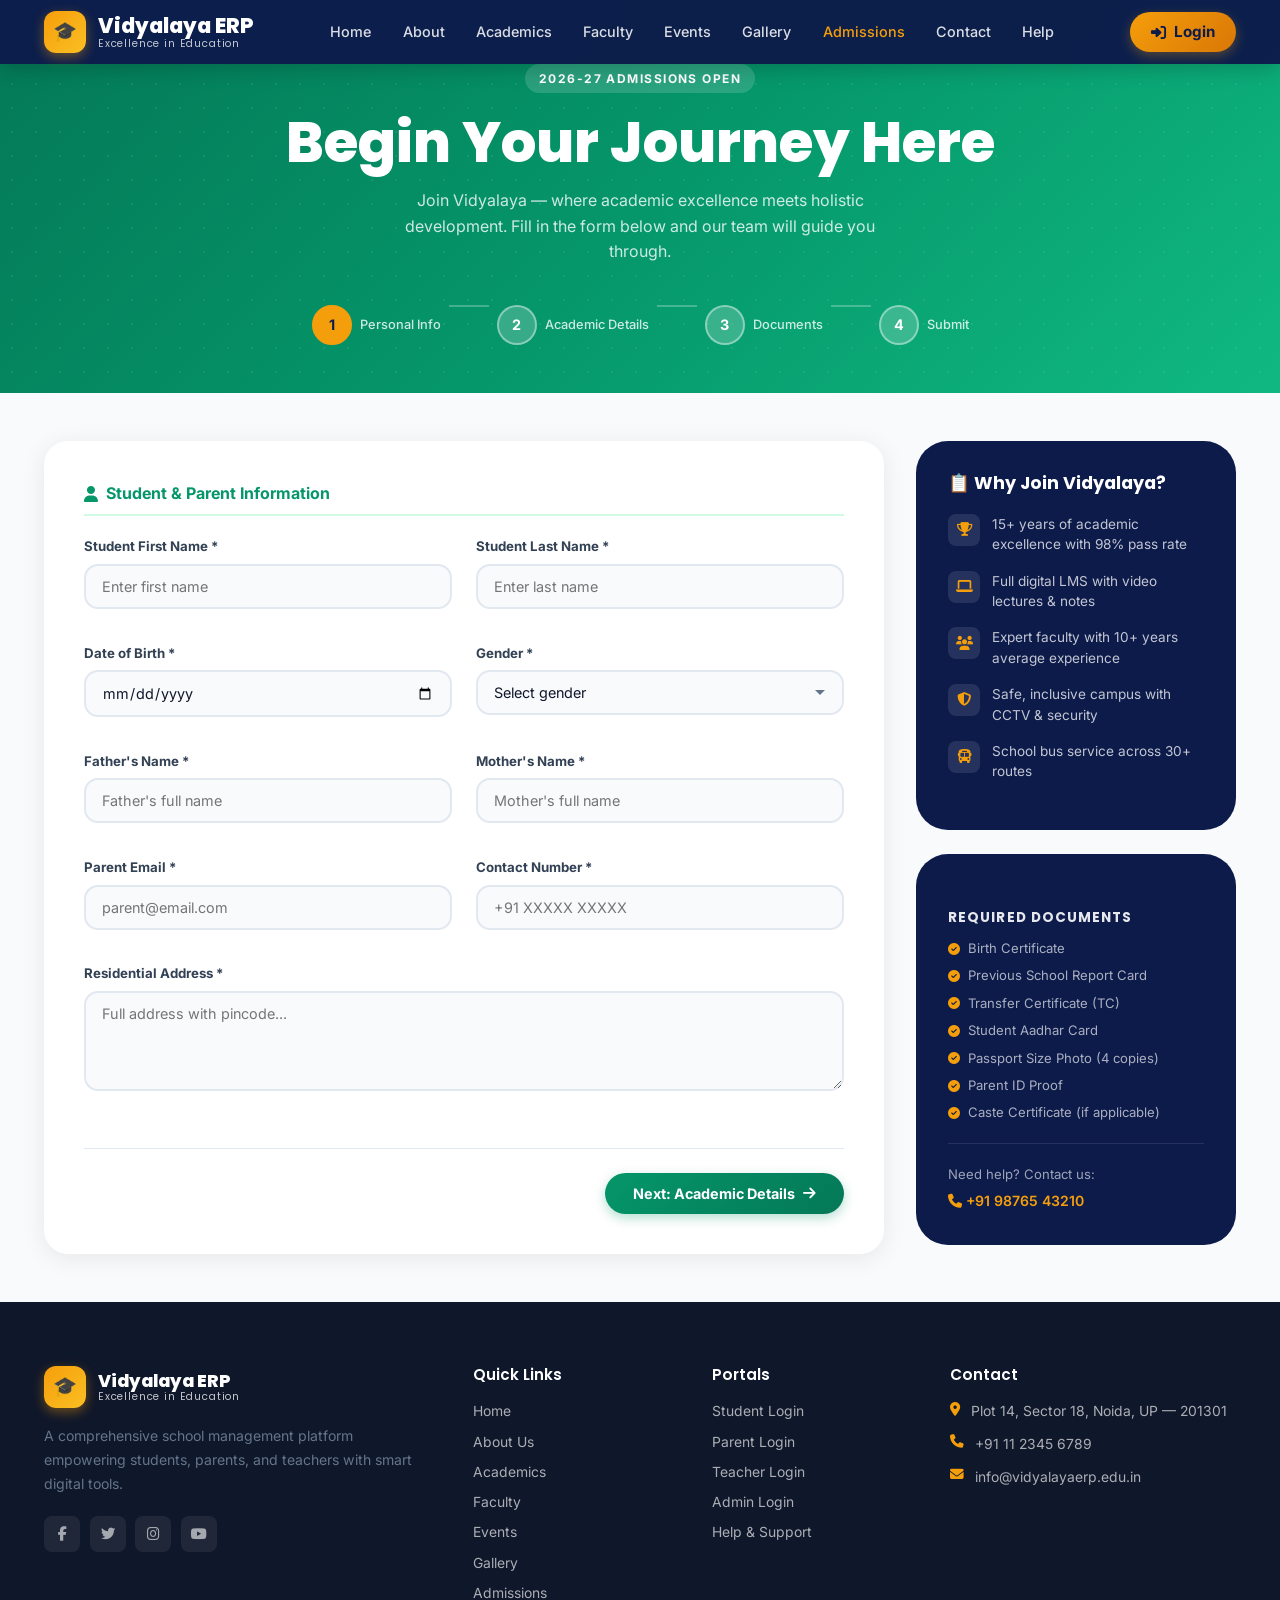
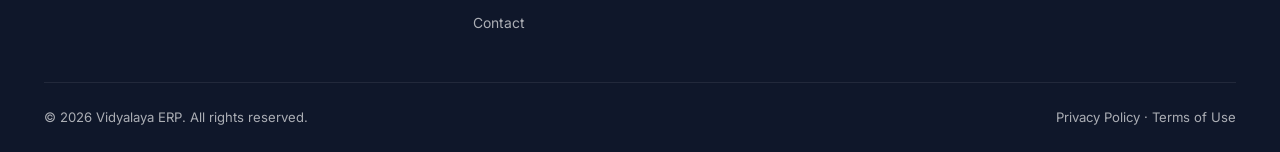
==== commit 74b8a0a8: "Added pages rest pages." ====
--- a/admissions.html
+++ b/admissions.html
@@ -53,26 +53,69 @@
 
     .adm-layout { display: grid; grid-template-columns: 1fr 320px; gap: 2rem; align-items: start; }
     @media(max-width:900px){ .adm-layout { grid-template-columns: 1fr; } .step-line { width: 20px; } }
+
+    /* ---- Validation styles ---- */
+    .form-control.error {
+      border-color: #ef4444 !important;
+      background: #fff5f5;
+      box-shadow: 0 0 0 3px rgba(239,68,68,.1);
+    }
+    .field-error {
+      display: none;
+      color: #ef4444;
+      font-size: .75rem;
+      font-weight: 500;
+      margin-top: 4px;
+    }
+    .field-error.show { display: flex; align-items: center; gap: 4px; }
+    .form-control.valid {
+      border-color: #10b981 !important;
+    }
+    .step-circle.done {
+      background: #10b981 !important;
+      border-color: #10b981 !important;
+      color: #fff !important;
+    }
+    .file-upload-area.error {
+      border-color: #ef4444 !important;
+      background: #fff5f5 !important;
+    }
+    .shake {
+      animation: shake .4s ease;
+    }
+    @keyframes shake {
+      0%,100% { transform: translateX(0); }
+      20%      { transform: translateX(-6px); }
+      40%      { transform: translateX(6px); }
+      60%      { transform: translateX(-4px); }
+      80%      { transform: translateX(4px); }
+    }
   </style>
 </head>
 <body>
 
 <!-- Navbar -->
-<nav class="navbar scrolled" style="position:relative;padding:1rem 0;">
+<nav class="navbar scrolled" id="navbar">
   <div class="container">
     <div class="navbar-inner">
       <a href="index.html" class="navbar-logo">
         <div class="logo-icon">🎓</div>
         <div class="logo-text">Vidyalaya ERP<span>Excellence in Education</span></div>
       </a>
-      <ul class="nav-links">
+      <ul class="nav-links" id="navLinks">
         <li><a href="index.html">Home</a></li>
-        <li><a href="#">About</a></li>
+        <li><a href="about.html">About</a></li>
+        <li><a href="academics.html">Academics</a></li>
+        <li><a href="faculty.html">Faculty</a></li>
+        <li><a href="events.html">Events</a></li>
+        <li><a href="gallery.html">Gallery</a></li>
         <li><a href="admissions.html" class="active">Admissions</a></li>
-        <li><a href="#">Contact</a></li>
+        <li><a href="contact.html">Contact</a></li>
+        <li><a href="help.html">Help</a></li>
       </ul>
       <div class="nav-actions">
         <a href="login.html" class="btn btn-primary nav-login"><i class="fas fa-sign-in-alt"></i> Login</a>
+        <div class="hamburger" id="hamburger" onclick="toggleMenu()"><span></span><span></span><span></span></div>
       </div>
     </div>
   </div>
@@ -126,43 +169,52 @@
           <div class="form-section-title"><i class="fas fa-user"></i> Student & Parent Information</div>
           <div class="form-grid-2">
             <div class="form-group">
-              <label class="form-group label" style="display:block;font-size:.83rem;font-weight:700;color:#334155;margin-bottom:.4rem;">Student First Name *</label>
-              <input class="form-control" type="text" placeholder="Enter first name" />
+              <label style="display:block;font-size:.83rem;font-weight:700;color:#334155;margin-bottom:.4rem;">Student First Name *</label>
+              <input class="form-control" id="s1-fname" type="text" placeholder="Enter first name" />
+              <span class="field-error" id="err-fname"><i class="fas fa-exclamation-circle"></i> First name is required</span>
             </div>
             <div class="form-group">
               <label style="display:block;font-size:.83rem;font-weight:700;color:#334155;margin-bottom:.4rem;">Student Last Name *</label>
-              <input class="form-control" type="text" placeholder="Enter last name" />
+              <input class="form-control" id="s1-lname" type="text" placeholder="Enter last name" />
+              <span class="field-error" id="err-lname"><i class="fas fa-exclamation-circle"></i> Last name is required</span>
             </div>
             <div class="form-group">
               <label style="display:block;font-size:.83rem;font-weight:700;color:#334155;margin-bottom:.4rem;">Date of Birth *</label>
-              <input class="form-control" type="date" />
+              <input class="form-control" id="s1-dob" type="date" />
+              <span class="field-error" id="err-dob"><i class="fas fa-exclamation-circle"></i> Please select a valid date of birth</span>
             </div>
             <div class="form-group">
               <label style="display:block;font-size:.83rem;font-weight:700;color:#334155;margin-bottom:.4rem;">Gender *</label>
-              <select class="form-control">
+              <select class="form-control" id="s1-gender">
                 <option value="">Select gender</option>
                 <option>Male</option><option>Female</option><option>Other</option>
               </select>
+              <span class="field-error" id="err-gender"><i class="fas fa-exclamation-circle"></i> Please select gender</span>
             </div>
             <div class="form-group">
               <label style="display:block;font-size:.83rem;font-weight:700;color:#334155;margin-bottom:.4rem;">Father's Name *</label>
-              <input class="form-control" type="text" placeholder="Father's full name" />
+              <input class="form-control" id="s1-father" type="text" placeholder="Father's full name" />
+              <span class="field-error" id="err-father"><i class="fas fa-exclamation-circle"></i> Father's name is required</span>
             </div>
             <div class="form-group">
               <label style="display:block;font-size:.83rem;font-weight:700;color:#334155;margin-bottom:.4rem;">Mother's Name *</label>
-              <input class="form-control" type="text" placeholder="Mother's full name" />
+              <input class="form-control" id="s1-mother" type="text" placeholder="Mother's full name" />
+              <span class="field-error" id="err-mother"><i class="fas fa-exclamation-circle"></i> Mother's name is required</span>
             </div>
             <div class="form-group">
               <label style="display:block;font-size:.83rem;font-weight:700;color:#334155;margin-bottom:.4rem;">Parent Email *</label>
-              <input class="form-control" type="email" placeholder="parent@email.com" />
+              <input class="form-control" id="s1-email" type="email" placeholder="parent@email.com" />
+              <span class="field-error" id="err-email"><i class="fas fa-exclamation-circle"></i> Enter a valid email address</span>
             </div>
             <div class="form-group">
               <label style="display:block;font-size:.83rem;font-weight:700;color:#334155;margin-bottom:.4rem;">Contact Number *</label>
-              <input class="form-control" type="tel" placeholder="+91 XXXXX XXXXX" />
+              <input class="form-control" id="s1-phone" type="tel" placeholder="+91 XXXXX XXXXX" />
+              <span class="field-error" id="err-phone"><i class="fas fa-exclamation-circle"></i> Enter a valid 10-digit mobile number</span>
             </div>
             <div class="form-group" style="grid-column:1/-1;">
               <label style="display:block;font-size:.83rem;font-weight:700;color:#334155;margin-bottom:.4rem;">Residential Address *</label>
-              <textarea class="form-control" rows="2" placeholder="Full address with pincode..."></textarea>
+              <textarea class="form-control" id="s1-addr" rows="2" placeholder="Full address with pincode..."></textarea>
+              <span class="field-error" id="err-addr"><i class="fas fa-exclamation-circle"></i> Address is required</span>
             </div>
           </div>
           <div class="step-nav">
@@ -177,7 +229,7 @@
           <div class="form-grid-2">
             <div class="form-group">
               <label style="display:block;font-size:.83rem;font-weight:700;color:#334155;margin-bottom:.4rem;">Class Applying For *</label>
-              <select class="form-control">
+              <select class="form-control" id="s2-class">
                 <option value="">Select class</option>
                 <option>Class 1</option><option>Class 2</option><option>Class 3</option>
                 <option>Class 4</option><option>Class 5</option><option>Class 6</option>
@@ -186,6 +238,7 @@
                 <option>Class 11 (Commerce)</option><option>Class 12 (Science)</option>
                 <option>Class 12 (Commerce)</option>
               </select>
+              <span class="field-error" id="err-class"><i class="fas fa-exclamation-circle"></i> Please select the class applying for</span>
             </div>
             <div class="form-group">
               <label style="display:block;font-size:.83rem;font-weight:700;color:#334155;margin-bottom:.4rem;">Academic Year *</label>
@@ -234,39 +287,42 @@
           <div class="form-grid-2">
             <div class="form-group">
               <label style="display:block;font-size:.83rem;font-weight:700;color:#334155;margin-bottom:.4rem;">Birth Certificate *</label>
-              <div class="file-upload-area" onclick="document.getElementById('f1').click()">
+              <div class="file-upload-area" id="fa-f1" onclick="document.getElementById('f1').click()">
                 <i class="fas fa-cloud-upload-alt"></i>
                 <p>Click to upload or drag & drop</p>
-                <input type="file" id="f1" hidden accept=".pdf,.jpg,.jpeg,.png" onchange="showFile(this,'f1lbl')" />
+                <input type="file" id="f1" hidden accept=".pdf,.jpg,.jpeg,.png" onchange="showFile(this,'f1lbl','fa-f1')" />
                 <span id="f1lbl" style="font-size:.78rem;color:#059669;font-weight:600;"></span>
               </div>
+              <span class="field-error" id="err-f1"><i class="fas fa-exclamation-circle"></i> Birth Certificate is required</span>
             </div>
             <div class="form-group">
               <label style="display:block;font-size:.83rem;font-weight:700;color:#334155;margin-bottom:.4rem;">Previous School Report Card</label>
               <div class="file-upload-area" onclick="document.getElementById('f2').click()">
                 <i class="fas fa-cloud-upload-alt"></i>
                 <p>Click to upload or drag & drop</p>
-                <input type="file" id="f2" hidden accept=".pdf,.jpg,.jpeg,.png" onchange="showFile(this,'f2lbl')" />
+                <input type="file" id="f2" hidden accept=".pdf,.jpg,.jpeg,.png" onchange="showFile(this,'f2lbl',null)" />
                 <span id="f2lbl" style="font-size:.78rem;color:#059669;font-weight:600;"></span>
               </div>
             </div>
             <div class="form-group">
               <label style="display:block;font-size:.83rem;font-weight:700;color:#334155;margin-bottom:.4rem;">Aadhar Card (Student) *</label>
-              <div class="file-upload-area" onclick="document.getElementById('f3').click()">
+              <div class="file-upload-area" id="fa-f3" onclick="document.getElementById('f3').click()">
                 <i class="fas fa-cloud-upload-alt"></i>
                 <p>Click to upload or drag & drop</p>
-                <input type="file" id="f3" hidden accept=".pdf,.jpg,.jpeg,.png" onchange="showFile(this,'f3lbl')" />
+                <input type="file" id="f3" hidden accept=".pdf,.jpg,.jpeg,.png" onchange="showFile(this,'f3lbl','fa-f3')" />
                 <span id="f3lbl" style="font-size:.78rem;color:#059669;font-weight:600;"></span>
               </div>
+              <span class="field-error" id="err-f3"><i class="fas fa-exclamation-circle"></i> Aadhar Card is required</span>
             </div>
             <div class="form-group">
               <label style="display:block;font-size:.83rem;font-weight:700;color:#334155;margin-bottom:.4rem;">Passport Size Photograph *</label>
-              <div class="file-upload-area" onclick="document.getElementById('f4').click()">
+              <div class="file-upload-area" id="fa-f4" onclick="document.getElementById('f4').click()">
                 <i class="fas fa-cloud-upload-alt"></i>
                 <p>Click to upload or drag & drop</p>
-                <input type="file" id="f4" hidden accept=".jpg,.jpeg,.png" onchange="showFile(this,'f4lbl')" />
+                <input type="file" id="f4" hidden accept=".jpg,.jpeg,.png" onchange="showFile(this,'f4lbl','fa-f4')" />
                 <span id="f4lbl" style="font-size:.78rem;color:#059669;font-weight:600;"></span>
               </div>
+              <span class="field-error" id="err-f4"><i class="fas fa-exclamation-circle"></i> Passport photograph is required</span>
             </div>
           </div>
           <div class="form-group" style="margin-top:1rem;">
@@ -347,7 +403,115 @@
 
 <script>
   let currentStep = 1;
+
+  /* ---- Helpers ---- */
+  function setError(inputId, errId, msg, isFileArea) {
+    const el  = document.getElementById(inputId);
+    const err = document.getElementById(errId);
+    if (el)  el.classList.add('error');
+    if (err) { if (msg) err.querySelector('i').nextSibling.textContent = ' ' + msg; err.classList.add('show'); }
+    if (isFileArea) { const fa = document.getElementById(inputId); if (fa) fa.classList.add('error'); }
+  }
+  function clearError(inputId, errId) {
+    const el  = document.getElementById(inputId);
+    const err = document.getElementById(errId);
+    if (el)  { el.classList.remove('error'); el.classList.add('valid'); }
+    if (err) err.classList.remove('show');
+  }
+  function clearFileError(areaId, errId) {
+    const area = document.getElementById(areaId);
+    const err  = document.getElementById(errId);
+    if (area) area.classList.remove('error');
+    if (err)  err.classList.remove('show');
+  }
+
+  /* ---- Step 1 Validation ---- */
+  function validateStep1() {
+    let ok = true;
+    const emailRe = /^[^\s@]+@[^\s@]+\.[^\s@]+$/;
+    const phoneRe = /^[6-9]\d{9}$/;
+
+    const fname = document.getElementById('s1-fname').value.trim();
+    if (!fname || fname.length < 2) { setError('s1-fname','err-fname','First name must be at least 2 characters'); ok=false; }
+    else clearError('s1-fname','err-fname');
+
+    const lname = document.getElementById('s1-lname').value.trim();
+    if (!lname || lname.length < 2) { setError('s1-lname','err-lname','Last name must be at least 2 characters'); ok=false; }
+    else clearError('s1-lname','err-lname');
+
+    const dob = document.getElementById('s1-dob').value;
+    const today = new Date(); const dobDate = new Date(dob);
+    if (!dob || dobDate >= today) { setError('s1-dob','err-dob','Please enter a valid past date of birth'); ok=false; }
+    else clearError('s1-dob','err-dob');
+
+    const gender = document.getElementById('s1-gender').value;
+    if (!gender) { setError('s1-gender','err-gender','Please select gender'); ok=false; }
+    else clearError('s1-gender','err-gender');
+
+    const father = document.getElementById('s1-father').value.trim();
+    if (!father) { setError('s1-father','err-father','Father\'s name is required'); ok=false; }
+    else clearError('s1-father','err-father');
+
+    const mother = document.getElementById('s1-mother').value.trim();
+    if (!mother) { setError('s1-mother','err-mother','Mother\'s name is required'); ok=false; }
+    else clearError('s1-mother','err-mother');
+
+    const email = document.getElementById('s1-email').value.trim();
+    if (!email || !emailRe.test(email)) { setError('s1-email','err-email','Enter a valid email address'); ok=false; }
+    else clearError('s1-email','err-email');
+
+    const phone = document.getElementById('s1-phone').value.replace(/\s|-|\+91/g,'');
+    if (!phone || !phoneRe.test(phone)) { setError('s1-phone','err-phone','Enter a valid 10-digit Indian mobile number'); ok=false; }
+    else clearError('s1-phone','err-phone');
+
+    const addr = document.getElementById('s1-addr').value.trim();
+    if (!addr || addr.length < 10) { setError('s1-addr','err-addr','Please enter a complete address'); ok=false; }
+    else clearError('s1-addr','err-addr');
+
+    return ok;
+  }
+
+  /* ---- Step 2 Validation ---- */
+  function validateStep2() {
+    let ok = true;
+    const cls = document.getElementById('s2-class').value;
+    if (!cls) { setError('s2-class','err-class','Please select the class you are applying for'); ok=false; }
+    else clearError('s2-class','err-class');
+    return ok;
+  }
+
+  /* ---- Step 3 Validation ---- */
+  function validateStep3() {
+    let ok = true;
+    if (!document.getElementById('f1').files.length) {
+      document.getElementById('fa-f1').classList.add('error');
+      document.getElementById('err-f1').classList.add('show'); ok=false;
+    } else clearFileError('fa-f1','err-f1');
+
+    if (!document.getElementById('f3').files.length) {
+      document.getElementById('fa-f3').classList.add('error');
+      document.getElementById('err-f3').classList.add('show'); ok=false;
+    } else clearFileError('fa-f3','err-f3');
+
+    if (!document.getElementById('f4').files.length) {
+      document.getElementById('fa-f4').classList.add('error');
+      document.getElementById('err-f4').classList.add('show'); ok=false;
+    } else clearFileError('fa-f4','err-f4');
+
+    return ok;
+  }
+
+  /* ---- Step navigation ---- */
   function goStep(n) {
+    // Validate current step before advancing
+    if (n > currentStep) {
+      if (currentStep === 1 && !validateStep1()) { shakeForm(); return; }
+      if (currentStep === 2 && !validateStep2()) { shakeForm(); return; }
+      if (currentStep === 3 && !validateStep3()) { shakeForm(); return; }
+      // Mark completed step circle
+      document.getElementById('sc'+currentStep).classList.add('done');
+      document.getElementById('sc'+currentStep).innerHTML = '<i class="fas fa-check" style="font-size:.75rem"></i>';
+    }
     document.getElementById('step'+currentStep).classList.remove('active');
     document.getElementById('sc'+currentStep).classList.remove('active');
     currentStep = n;
@@ -355,11 +519,80 @@
     document.getElementById('sc'+n)?.classList.add('active');
     window.scrollTo({top:0,behavior:'smooth'});
   }
-  function showFile(inp, lblId) {
+
+  function shakeForm() {
+    const form = document.querySelector('#step'+currentStep);
+    form.classList.add('shake');
+    setTimeout(() => form.classList.remove('shake'), 500);
+    // Scroll to first error
+    const firstErr = form.querySelector('.form-control.error, .file-upload-area.error');
+    if (firstErr) firstErr.scrollIntoView({ behavior:'smooth', block:'center' });
+  }
+
+  /* ---- File upload display ---- */
+  function showFile(inp, lblId, areaId) {
     if (inp.files && inp.files[0]) {
-      document.getElementById(lblId).textContent = '✓ ' + inp.files[0].name;
-    }
-  }
+      const file = inp.files[0];
+      const maxMB = 5;
+      if (file.size > maxMB * 1024 * 1024) {
+        alert('File "' + file.name + '" exceeds ' + maxMB + 'MB. Please choose a smaller file.');
+        inp.value = '';
+        return;
+      }
+      document.getElementById(lblId).textContent = '✓ ' + file.name;
+      if (areaId) {
+        document.getElementById(areaId).classList.remove('error');
+        document.getElementById('err-'+areaId.replace('fa-','')).classList.remove('show');
+      }
+    }
+  }
+
+  /* ---- Live validation on blur ---- */
+  document.addEventListener('DOMContentLoaded', () => {
+    const liveFields = ['s1-fname','s1-lname','s1-dob','s1-gender','s1-father','s1-mother','s1-email','s1-phone','s1-addr','s2-class'];
+    liveFields.forEach(id => {
+      const el = document.getElementById(id);
+      if (!el) return;
+      el.addEventListener('blur', () => {
+        if (currentStep === 1) validateStep1();
+        if (currentStep === 2) validateStep2();
+      });
+      el.addEventListener('input', () => {
+        el.classList.remove('error');
+        const errId = 'err-' + id.replace('s1-','').replace('s2-','');
+        const err = document.getElementById(errId);
+        if (err) err.classList.remove('show');
+      });
+    });
+  });
 </script>
+
+<!-- ===== FOOTER ===== -->
+<footer class="footer">
+  <div class="container">
+    <div class="footer-grid">
+      <div class="footer-brand">
+        <div class="navbar-logo"><div class="logo-icon">🎓</div><div class="logo-text">Vidyalaya ERP<span>Excellence in Education</span></div></div>
+        <p>A comprehensive school management platform empowering students, parents, and teachers with smart digital tools.</p>
+        <div class="footer-socials">
+          <div class="social-btn"><i class="fab fa-facebook-f"></i></div>
+          <div class="social-btn"><i class="fab fa-twitter"></i></div>
+          <div class="social-btn"><i class="fab fa-instagram"></i></div>
+          <div class="social-btn"><i class="fab fa-youtube"></i></div>
+        </div>
+      </div>
+      <div class="footer-col"><h5>Quick Links</h5><div class="footer-links"><a href="index.html">Home</a><a href="about.html">About Us</a><a href="academics.html">Academics</a><a href="faculty.html">Faculty</a><a href="events.html">Events</a><a href="gallery.html">Gallery</a><a href="admissions.html">Admissions</a><a href="contact.html">Contact</a></div></div>
+      <div class="footer-col"><h5>Portals</h5><div class="footer-links"><a href="login.html">Student Login</a><a href="login.html">Parent Login</a><a href="login.html">Teacher Login</a><a href="login.html">Admin Login</a><a href="help.html">Help &amp; Support</a></div></div>
+      <div class="footer-col"><h5>Contact</h5>
+        <div class="footer-contact-item"><i class="fas fa-map-marker-alt"></i><span>Plot 14, Sector 18, Noida, UP — 201301</span></div>
+        <div class="footer-contact-item"><i class="fas fa-phone"></i><span>+91 11 2345 6789</span></div>
+        <div class="footer-contact-item"><i class="fas fa-envelope"></i><span>info@vidyalayaerp.edu.in</span></div>
+      </div>
+    </div>
+    <div class="footer-bottom"><span>© 2026 Vidyalaya ERP. All rights reserved.</span><span>Privacy Policy · Terms of Use</span></div>
+  </div>
+</footer>
+
+<script src="js/main.js"></script>
 </body>
 </html>
